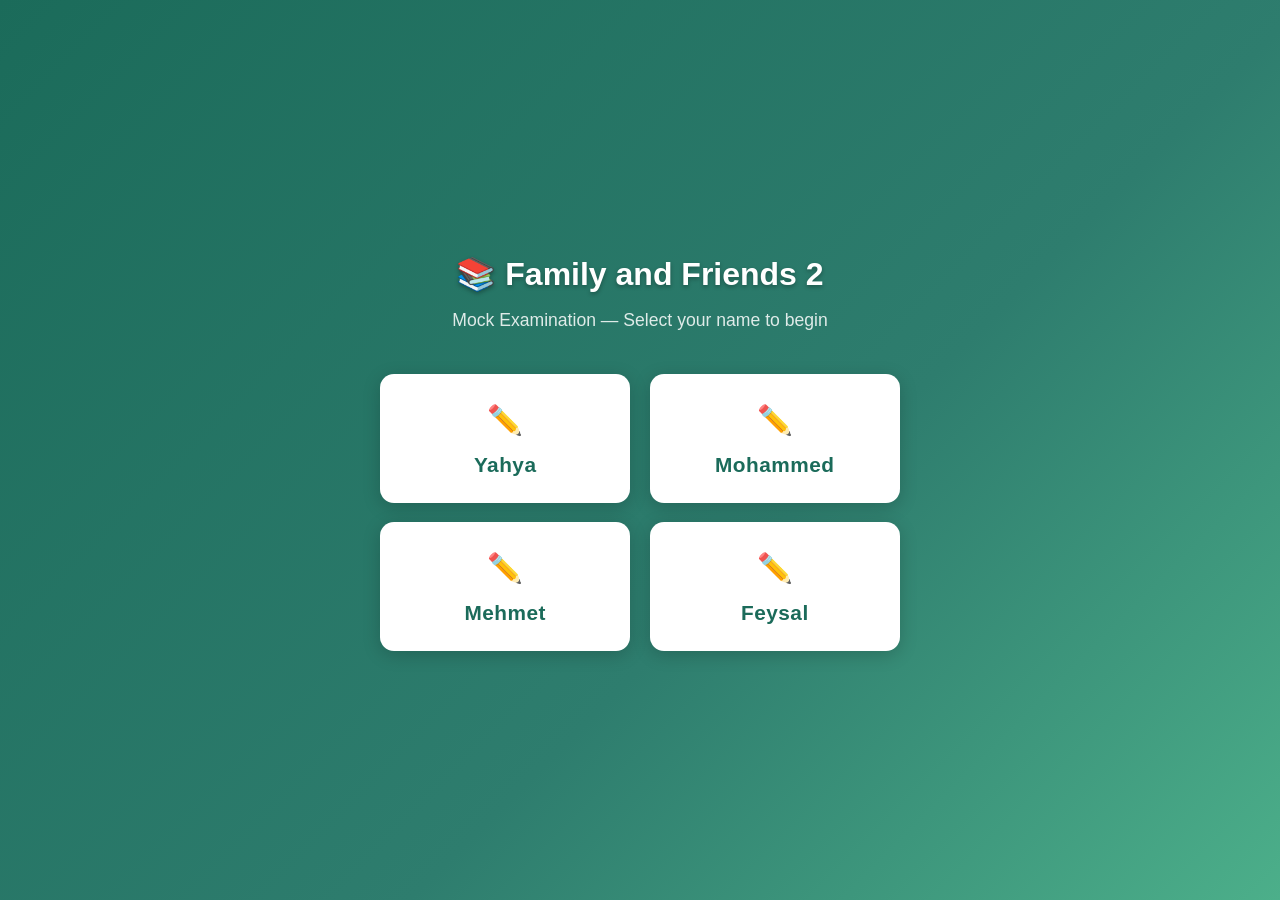
==== index.html @ 2bf09432 "Add Family and Friends 2 mock exam for Yahya, Mohammed, Mehmet, Feysal HTML/CSS/JS mock exam coverin" ====
<!DOCTYPE html>
<html lang="en">
<head>
  <meta charset="UTF-8">
  <meta name="viewport" content="width=device-width, initial-scale=1.0">
  <title>Mock Exam – Select Student</title>
  <link rel="stylesheet" href="css/style.css">
</head>
<body>
  <div class="index-page">
    <h1>📚 Family and Friends 2</h1>
    <p class="subtitle">Mock Examination — Select your name to begin</p>

    <div class="student-grid">
      <a href="exam.html?student=Yahya" class="student-btn">
        <span class="emoji">✏️</span>
        Yahya
      </a>
      <a href="exam.html?student=Mohammed" class="student-btn">
        <span class="emoji">✏️</span>
        Mohammed
      </a>
      <a href="exam.html?student=Mehmet" class="student-btn">
        <span class="emoji">✏️</span>
        Mehmet
      </a>
      <a href="exam.html?student=Feysal" class="student-btn">
        <span class="emoji">✏️</span>
        Feysal
      </a>
    </div>
  </div>
</body>
</html>
---- css/style.css ----
/* ─── Reset & Base ─────────────────────────────────────── */
*, *::before, *::after { box-sizing: border-box; margin: 0; padding: 0; }

body {
  font-family: 'Segoe UI', Arial, sans-serif;
  background: #f0f4f3;
  color: #1a1a1a;
  font-size: 15px;
  line-height: 1.6;
}

/* ─── Index Page ────────────────────────────────────────── */
.index-page {
  min-height: 100vh;
  display: flex;
  flex-direction: column;
  align-items: center;
  justify-content: center;
  padding: 2rem;
  background: linear-gradient(135deg, #1b6b5a 0%, #2e7d6e 60%, #4caf8a 100%);
}

.index-page h1 {
  color: #fff;
  font-size: 2rem;
  text-align: center;
  margin-bottom: .4rem;
  text-shadow: 0 2px 4px rgba(0,0,0,.3);
}

.index-page .subtitle {
  color: rgba(255,255,255,.85);
  font-size: 1.1rem;
  margin-bottom: 2.5rem;
  text-align: center;
}

.student-grid {
  display: grid;
  grid-template-columns: repeat(2, 1fr);
  gap: 1.2rem;
  width: 100%;
  max-width: 520px;
}

.student-btn {
  display: block;
  padding: 1.4rem 1rem;
  background: #fff;
  color: #1b6b5a;
  border-radius: 14px;
  text-align: center;
  text-decoration: none;
  font-size: 1.3rem;
  font-weight: 700;
  letter-spacing: .5px;
  box-shadow: 0 4px 18px rgba(0,0,0,.18);
  transition: transform .15s, box-shadow .15s;
}

.student-btn:hover {
  transform: translateY(-3px);
  box-shadow: 0 8px 26px rgba(0,0,0,.25);
}

.student-btn .emoji { font-size: 1.8rem; display: block; margin-bottom: .3rem; }

/* ─── Exam Page ─────────────────────────────────────────── */
.exam-wrapper {
  max-width: 860px;
  margin: 0 auto;
  padding: 1.5rem 1rem 3rem;
}

/* Sticky toolbar (screen only) */
.toolbar {
  position: sticky;
  top: 0;
  z-index: 100;
  background: #1b6b5a;
  color: #fff;
  display: flex;
  align-items: center;
  justify-content: space-between;
  padding: .7rem 1.2rem;
  border-radius: 0 0 10px 10px;
  margin-bottom: 1.5rem;
  box-shadow: 0 3px 12px rgba(0,0,0,.2);
}

.toolbar .back-link {
  color: rgba(255,255,255,.8);
  text-decoration: none;
  font-size: .9rem;
}
.toolbar .back-link:hover { color: #fff; }

#timer {
  font-size: 1.5rem;
  font-weight: 700;
  font-variant-numeric: tabular-nums;
  letter-spacing: 2px;
}

#timer.warning { color: #ff6b6b; animation: pulse 1s infinite; }
@keyframes pulse { 0%,100% { opacity:1; } 50% { opacity:.5; } }

.print-btn {
  background: #fff;
  color: #1b6b5a;
  border: none;
  border-radius: 8px;
  padding: .45rem 1rem;
  font-weight: 700;
  cursor: pointer;
  font-size: .95rem;
}
.print-btn:hover { background: #e8f5f2; }

/* Exam header card */
.exam-header {
  background: #1b6b5a;
  color: #fff;
  border-radius: 12px;
  padding: 1.5rem 2rem;
  margin-bottom: 1.5rem;
  display: grid;
  grid-template-columns: 1fr auto;
  gap: .8rem;
  align-items: start;
}

.exam-header h1 { font-size: 1.5rem; margin-bottom: .2rem; }
.exam-header .level { font-size: .95rem; opacity: .85; }

.exam-meta { display: flex; flex-direction: column; gap: .4rem; font-size: .9rem; }
.exam-meta span { white-space: nowrap; }
.meta-row { display: flex; gap: 1.5rem; align-items: center; }

.student-name-display {
  font-size: 1.6rem;
  font-weight: 800;
  background: rgba(255,255,255,.2);
  padding: .3rem .8rem;
  border-radius: 8px;
}

.score-box {
  font-size: 1rem;
  background: rgba(255,255,255,.15);
  border: 2px dashed rgba(255,255,255,.5);
  padding: .3rem .8rem;
  border-radius: 8px;
  min-width: 110px;
  text-align: center;
}

/* Teacher note banner */
.teacher-note {
  background: #fff3cd;
  border-left: 5px solid #e67e22;
  padding: .8rem 1.2rem;
  margin-bottom: 1rem;
  border-radius: 0 8px 8px 0;
  font-size: .9rem;
}
.teacher-note strong { color: #c0392b; }

/* ─── Sections ──────────────────────────────────────────── */
.section {
  background: #fff;
  border-radius: 12px;
  padding: 1.5rem 1.8rem;
  margin-bottom: 1.5rem;
  box-shadow: 0 2px 8px rgba(0,0,0,.07);
}

.section-header {
  display: flex;
  align-items: center;
  gap: .8rem;
  margin-bottom: 1.2rem;
  padding-bottom: .8rem;
  border-bottom: 2px solid #e8f5f2;
}

.section-badge {
  background: #1b6b5a;
  color: #fff;
  font-weight: 800;
  font-size: 1rem;
  padding: .3rem .8rem;
  border-radius: 6px;
  white-space: nowrap;
}

.section-header h2 { font-size: 1.15rem; color: #1b6b5a; }
.section-header .pts { margin-left: auto; font-size: .85rem; color: #888; white-space: nowrap; }

/* Exercise blocks */
.exercise { margin-bottom: 1.6rem; }
.exercise:last-child { margin-bottom: 0; }

.exercise h3 {
  font-size: .95rem;
  font-weight: 700;
  color: #333;
  margin-bottom: .3rem;
}

.exercise .instruction {
  font-style: italic;
  color: #555;
  font-size: .88rem;
  margin-bottom: .8rem;
}

.exercise ol { padding-left: 1.3rem; }
.exercise ol li { margin-bottom: .55rem; line-height: 1.8; }
.exercise ul { padding-left: 1.3rem; }
.exercise ul li { margin-bottom: .4rem; }

/* Answer blanks */
.blank {
  display: inline-block;
  border-bottom: 2px solid #1b6b5a;
  min-width: 110px;
  height: 1.4em;
  vertical-align: bottom;
  margin: 0 3px;
  background: transparent;
}

/* Circle choices */
.choices {
  display: inline-flex;
  gap: .4rem;
  flex-wrap: wrap;
}
.choice {
  border: 2px solid #2e7d6e;
  border-radius: 20px;
  padding: .1rem .55rem;
  font-size: .9rem;
  cursor: default;
}

/* Sub-exercise label */
.sub-label {
  font-weight: 700;
  font-size: .9rem;
  margin: .8rem 0 .35rem;
  color: #1b6b5a;
}

/* Tick table for listening */
.tick-table {
  width: 100%;
  border-collapse: collapse;
  font-size: .9rem;
  margin-top: .5rem;
}
.tick-table th, .tick-table td {
  border: 1.5px solid #ccc;
  padding: .45rem .7rem;
  text-align: center;
}
.tick-table th { background: #e8f5f2; font-weight: 700; }
.tick-table .tick-cell { width: 60px; }

/* Number boxes for listening 2 */
.number-boxes {
  display: flex;
  gap: .8rem;
  flex-wrap: wrap;
  margin-top: .5rem;
}
.number-box {
  border: 2px solid #2e7d6e;
  border-radius: 8px;
  padding: .4rem .8rem;
  font-size: .9rem;
  min-width: 90px;
  text-align: center;
}
.number-box .num-blank {
  display: block;
  width: 32px;
  height: 32px;
  border: 1.5px solid #333;
  margin: .3rem auto 0;
  border-radius: 4px;
}

/* Listening / Reading images */
.exercise-img {
  width: 100%;
  max-width: 720px;
  border-radius: 8px;
  border: 2px solid #ddd;
  display: block;
  margin: .8rem auto;
}

/* Reading answer lines */
.reading-questions { margin-top: 1rem; }
.reading-questions li { margin-bottom: 1rem; }

/* ─── Print ──────────────────────────────────────────────── */
@media print {
  body { background: #fff; font-size: 12pt; }

  .toolbar { display: none !important; }
  .teacher-note { display: none !important; }

  .exam-wrapper { max-width: 100%; padding: 0; }

  .exam-header {
    background: #1b6b5a !important;
    -webkit-print-color-adjust: exact;
    print-color-adjust: exact;
    border-radius: 0;
    margin-bottom: 1rem;
  }

  .section {
    box-shadow: none;
    border: 1.5px solid #ccc;
    border-radius: 0;
    break-inside: avoid;
    margin-bottom: 1rem;
  }

  .section-badge {
    background: #1b6b5a !important;
    -webkit-print-color-adjust: exact;
    print-color-adjust: exact;
  }

  .exercise-img { max-width: 100%; }

  .blank {
    border-bottom: 1.5px solid #000;
    min-width: 100px;
  }

  .choice { border-color: #000; }

  .section-header { border-bottom-color: #999; }

  /* Force section B and C to start on new pages */
  .section-listening { break-before: page; }
  .section-reading { break-before: page; }
}
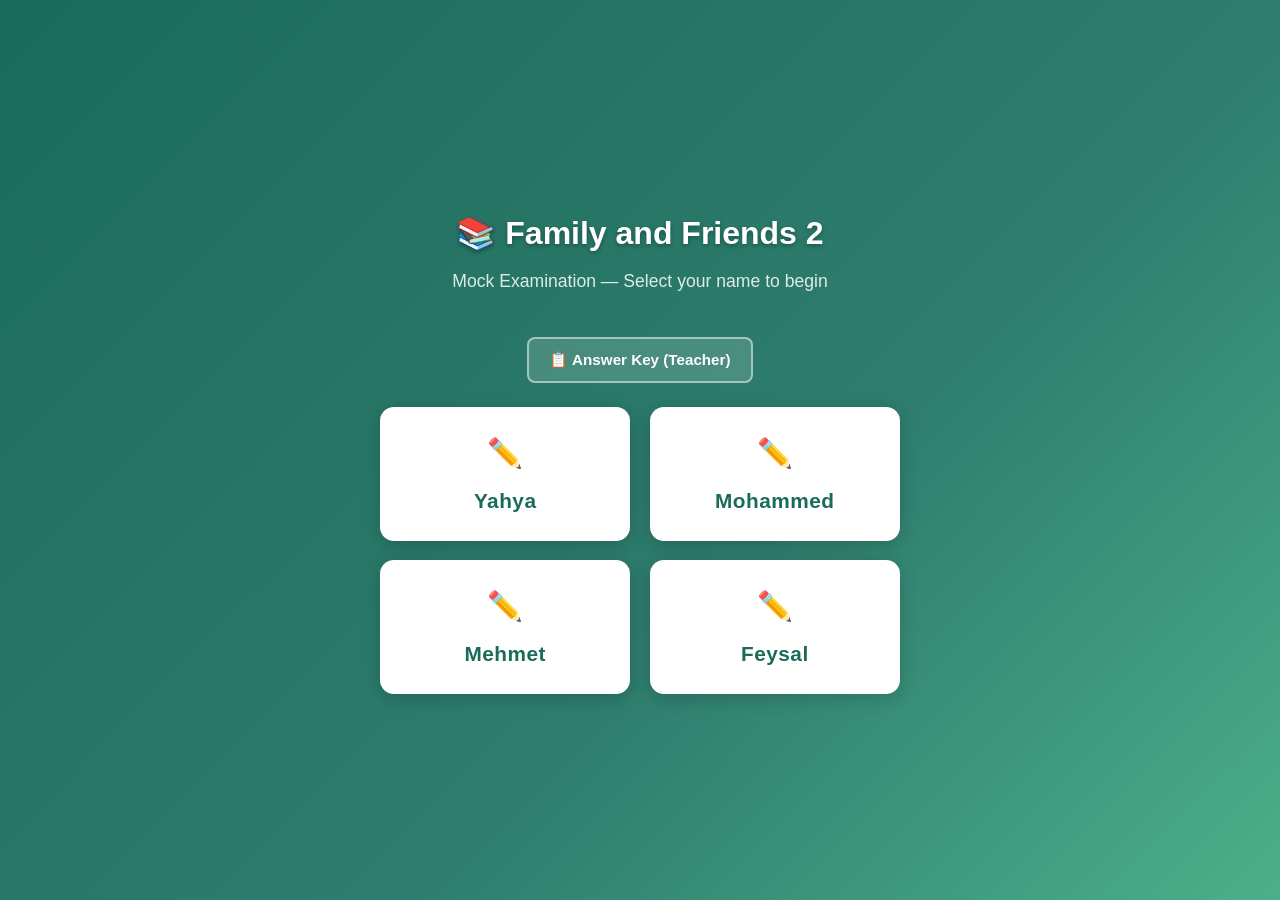
==== commit 3a7b1b06: "Add answer key sheet with all correct answers - answers.html: full exam with answers filled in red t" ====
--- a/index.html
+++ b/index.html
@@ -10,6 +10,8 @@
   <div class="index-page">
     <h1>📚 Family and Friends 2</h1>
     <p class="subtitle">Mock Examination — Select your name to begin</p>
+
+    <a href="answers.html" class="answers-link">📋 Answer Key (Teacher)</a>
 
     <div class="student-grid">
       <a href="exam.html?student=Yahya" class="student-btn">
--- a/css/style.css
+++ b/css/style.css
@@ -6,7 +6,7 @@
   background: #f0f4f3;
   color: #1a1a1a;
   font-size: 15px;
-  line-height: 1.6;
+  line-height: 1.7;
 }
 
 /* ─── Index Page ────────────────────────────────────────── */
@@ -65,14 +65,29 @@
 
 .student-btn .emoji { font-size: 1.8rem; display: block; margin-bottom: .3rem; }
 
-/* ─── Exam Page ─────────────────────────────────────────── */
+.answers-link {
+  display: inline-block;
+  margin-bottom: 1.5rem;
+  padding: .5rem 1.3rem;
+  background: rgba(255,255,255,.15);
+  color: #fff;
+  border: 2px solid rgba(255,255,255,.5);
+  border-radius: 8px;
+  text-decoration: none;
+  font-size: .95rem;
+  font-weight: 600;
+  transition: background .15s;
+}
+.answers-link:hover { background: rgba(255,255,255,.25); }
+
+/* ─── Exam Page Layout ──────────────────────────────────── */
 .exam-wrapper {
   max-width: 860px;
   margin: 0 auto;
   padding: 1.5rem 1rem 3rem;
 }
 
-/* Sticky toolbar (screen only) */
+/* Sticky toolbar */
 .toolbar {
   position: sticky;
   top: 0;
@@ -88,11 +103,7 @@
   box-shadow: 0 3px 12px rgba(0,0,0,.2);
 }
 
-.toolbar .back-link {
-  color: rgba(255,255,255,.8);
-  text-decoration: none;
-  font-size: .9rem;
-}
+.toolbar .back-link { color: rgba(255,255,255,.8); text-decoration: none; font-size: .9rem; }
 .toolbar .back-link:hover { color: #fff; }
 
 #timer {
@@ -103,7 +114,7 @@
 }
 
 #timer.warning { color: #ff6b6b; animation: pulse 1s infinite; }
-@keyframes pulse { 0%,100% { opacity:1; } 50% { opacity:.5; } }
+@keyframes pulse { 0%,100%{opacity:1} 50%{opacity:.5} }
 
 .print-btn {
   background: #fff;
@@ -134,8 +145,6 @@
 .exam-header .level { font-size: .95rem; opacity: .85; }
 
 .exam-meta { display: flex; flex-direction: column; gap: .4rem; font-size: .9rem; }
-.exam-meta span { white-space: nowrap; }
-.meta-row { display: flex; gap: 1.5rem; align-items: center; }
 
 .student-name-display {
   font-size: 1.6rem;
@@ -143,6 +152,7 @@
   background: rgba(255,255,255,.2);
   padding: .3rem .8rem;
   border-radius: 8px;
+  text-align: center;
 }
 
 .score-box {
@@ -151,11 +161,10 @@
   border: 2px dashed rgba(255,255,255,.5);
   padding: .3rem .8rem;
   border-radius: 8px;
-  min-width: 110px;
-  text-align: center;
-}
-
-/* Teacher note banner */
+  text-align: center;
+}
+
+/* Teacher note */
 .teacher-note {
   background: #fff3cd;
   border-left: 5px solid #e67e22;
@@ -198,101 +207,181 @@
 .section-header .pts { margin-left: auto; font-size: .85rem; color: #888; white-space: nowrap; }
 
 /* Exercise blocks */
-.exercise { margin-bottom: 1.6rem; }
+.exercise { margin-bottom: 1.8rem; }
 .exercise:last-child { margin-bottom: 0; }
 
-.exercise h3 {
+.exercise h3 { font-size: .98rem; font-weight: 700; color: #222; margin-bottom: .25rem; }
+.exercise h3 small { font-size: .82rem; color: #999; margin-left: .3rem; }
+
+.instruction { font-style: italic; color: #555; font-size: .88rem; margin-bottom: .8rem; }
+.hint { color: #999; font-size: .85rem; }
+
+.exercise ol { padding-left: 1.4rem; }
+.exercise ol li { margin-bottom: .65rem; line-height: 2; }
+
+.sub-label { font-weight: 700; font-size: .92rem; margin: 1rem 0 .3rem; color: #1b6b5a; }
+.sub-label small { font-weight: 400; color: #999; }
+
+/* ─── Interactive Inputs ─────────────────────────────────── */
+.blank-input {
+  border: none;
+  border-bottom: 2px solid #1b6b5a;
+  outline: none;
+  width: 130px;
+  padding: 0 4px 1px;
   font-size: .95rem;
-  font-weight: 700;
-  color: #333;
-  margin-bottom: .3rem;
-}
-
-.exercise .instruction {
-  font-style: italic;
-  color: #555;
-  font-size: .88rem;
-  margin-bottom: .8rem;
-}
-
-.exercise ol { padding-left: 1.3rem; }
-.exercise ol li { margin-bottom: .55rem; line-height: 1.8; }
-.exercise ul { padding-left: 1.3rem; }
-.exercise ul li { margin-bottom: .4rem; }
-
-/* Answer blanks */
-.blank {
+  font-family: inherit;
+  color: #1a1a1a;
+  background: transparent;
+  vertical-align: baseline;
+  transition: border-color .2s;
+}
+
+.blank-input:focus { border-bottom-color: #e67e22; background: #fffbf5; border-radius: 2px 2px 0 0; }
+.blank-input::placeholder { color: #ccc; }
+
+.blank-input.blank-short { width: 70px; }
+.blank-input.blank-wide  { width: 160px; }
+
+/* number input for listening 2 */
+.num-input {
+  width: 54px;
+  height: 44px;
+  border: 2px solid #1b6b5a;
+  border-radius: 8px;
+  font-size: 1.3rem;
+  font-weight: 700;
+  text-align: center;
+  color: #1b6b5a;
+  outline: none;
+  background: #f6fffe;
+  transition: border-color .2s, background .2s;
+}
+.num-input:focus { border-color: #e67e22; background: #fffbf5; }
+
+/* ─── Click-to-Circle words (Exercise 4) ─────────────────── */
+.cw {
+  cursor: pointer;
+  border-radius: 20px;
+  padding: 1px 5px;
+  border: 2px solid transparent;
+  transition: border-color .15s, background .15s;
   display: inline-block;
-  border-bottom: 2px solid #1b6b5a;
-  min-width: 110px;
-  height: 1.4em;
-  vertical-align: bottom;
-  margin: 0 3px;
-  background: transparent;
-}
-
-/* Circle choices */
-.choices {
-  display: inline-flex;
-  gap: .4rem;
-  flex-wrap: wrap;
-}
-.choice {
+  user-select: none;
+}
+
+.cw:hover { background: #e8f5f2; border-color: #2e7d6e; }
+
+.cw.circled {
+  border-color: #1b6b5a;
+  background: #e8f5f2;
+  font-weight: 700;
+  color: #1b6b5a;
+}
+
+/* ─── Click-to-Select word choices (Exercise 5c) ─────────── */
+.choice-list { padding-left: 1.4rem; }
+.choice-list li { margin-bottom: .8rem; line-height: 2; }
+
+.choice-group { display: inline-flex; gap: .4rem; margin-right: .3rem; }
+
+.choice-word {
+  cursor: pointer;
   border: 2px solid #2e7d6e;
   border-radius: 20px;
-  padding: .1rem .55rem;
-  font-size: .9rem;
-  cursor: default;
-}
-
-/* Sub-exercise label */
-.sub-label {
-  font-weight: 700;
-  font-size: .9rem;
-  margin: .8rem 0 .35rem;
-  color: #1b6b5a;
-}
-
-/* Tick table for listening */
-.tick-table {
-  width: 100%;
-  border-collapse: collapse;
-  font-size: .9rem;
-  margin-top: .5rem;
-}
-.tick-table th, .tick-table td {
-  border: 1.5px solid #ccc;
-  padding: .45rem .7rem;
-  text-align: center;
-}
-.tick-table th { background: #e8f5f2; font-weight: 700; }
-.tick-table .tick-cell { width: 60px; }
-
-/* Number boxes for listening 2 */
-.number-boxes {
-  display: flex;
-  gap: .8rem;
+  padding: 1px 10px;
+  font-size: .93rem;
+  user-select: none;
+  transition: background .15s, color .15s, border-color .15s;
+  display: inline-block;
+}
+
+.choice-word:hover { background: #e8f5f2; }
+
+.choice-word.selected {
+  background: #1b6b5a;
+  color: #fff;
+  border-color: #1b6b5a;
+  font-weight: 700;
+}
+
+/* ─── Listening tick grid ────────────────────────────────── */
+.listen-tick-grid {
+  display: flex;
   flex-wrap: wrap;
-  margin-top: .5rem;
-}
-.number-box {
-  border: 2px solid #2e7d6e;
-  border-radius: 8px;
-  padding: .4rem .8rem;
-  font-size: .9rem;
-  min-width: 90px;
-  text-align: center;
-}
-.number-box .num-blank {
-  display: block;
-  width: 32px;
-  height: 32px;
-  border: 1.5px solid #333;
-  margin: .3rem auto 0;
-  border-radius: 4px;
-}
-
-/* Listening / Reading images */
+  gap: 1rem;
+  margin-top: .8rem;
+}
+
+.tick-day {
+  display: flex;
+  align-items: center;
+  gap: .6rem;
+  background: #f6fffe;
+  border: 1.5px solid #c5e8e0;
+  border-radius: 10px;
+  padding: .5rem 1rem;
+  flex: 1 1 160px;
+}
+
+.day-label { font-weight: 700; font-size: .88rem; color: #1b6b5a; min-width: 80px; }
+
+.tick-opt {
+  display: flex;
+  align-items: center;
+  gap: .3rem;
+  cursor: pointer;
+  font-size: .95rem;
+  font-weight: 600;
+  user-select: none;
+}
+
+.tick-opt input[type="radio"] {
+  width: 18px;
+  height: 18px;
+  accent-color: #1b6b5a;
+  cursor: pointer;
+}
+
+/* ─── Listening number grid ──────────────────────────────── */
+.listen-number-grid {
+  display: flex;
+  flex-wrap: wrap;
+  gap: 1rem;
+  margin-top: .8rem;
+}
+
+.num-item {
+  display: flex;
+  flex-direction: column;
+  align-items: center;
+  gap: .4rem;
+  background: #f6fffe;
+  border: 1.5px solid #c5e8e0;
+  border-radius: 10px;
+  padding: .7rem 1.1rem;
+  flex: 1 1 100px;
+}
+
+.activity-label { font-size: .85rem; font-weight: 700; color: #1b6b5a; text-align: center; }
+
+/* ─── Reading questions ──────────────────────────────────── */
+.reading-questions { padding-left: 1.4rem; }
+
+.reading-questions li {
+  margin-bottom: 1.1rem;
+  display: grid;
+  grid-template-columns: 1fr auto;
+  grid-template-rows: auto auto;
+  column-gap: 1rem;
+  row-gap: .2rem;
+}
+
+.q-text { font-weight: 600; grid-column: 1; grid-row: 1; color: #333; }
+.q-answer { grid-column: 1; grid-row: 2; line-height: 2.2; }
+.pts-label { grid-column: 2; grid-row: 1 / 3; align-self: center; color: #aaa; font-size: .8rem; white-space: nowrap; }
+
+/* ─── Listening/Reading images ───────────────────────────── */
 .exercise-img {
   width: 100%;
   max-width: 720px;
@@ -302,53 +391,62 @@
   margin: .8rem auto;
 }
 
-/* Reading answer lines */
-.reading-questions { margin-top: 1rem; }
-.reading-questions li { margin-bottom: 1rem; }
-
 /* ─── Print ──────────────────────────────────────────────── */
 @media print {
-  body { background: #fff; font-size: 12pt; }
-
-  .toolbar { display: none !important; }
-  .teacher-note { display: none !important; }
+  body { background: #fff; font-size: 11pt; line-height: 1.6; }
+
+  .toolbar, .teacher-note { display: none !important; }
 
   .exam-wrapper { max-width: 100%; padding: 0; }
 
   .exam-header {
-    background: #1b6b5a !important;
-    -webkit-print-color-adjust: exact;
-    print-color-adjust: exact;
     border-radius: 0;
     margin-bottom: 1rem;
-  }
-
-  .section {
-    box-shadow: none;
-    border: 1.5px solid #ccc;
-    border-radius: 0;
-    break-inside: avoid;
-    margin-bottom: 1rem;
-  }
-
-  .section-badge {
-    background: #1b6b5a !important;
     -webkit-print-color-adjust: exact;
     print-color-adjust: exact;
   }
 
-  .exercise-img { max-width: 100%; }
-
-  .blank {
+  .section {
+    box-shadow: none;
+    border: 1.5px solid #bbb;
+    border-radius: 6px;
+    margin-bottom: 1rem;
+    break-inside: avoid;
+    padding: 1rem 1.2rem;
+  }
+
+  .section-badge {
+    -webkit-print-color-adjust: exact;
+    print-color-adjust: exact;
+  }
+
+  .section-listening, .section-reading { break-before: page; }
+
+  /* Inputs look like underlines */
+  .blank-input {
+    border: none;
     border-bottom: 1.5px solid #000;
-    min-width: 100px;
+    width: 120px;
+    background: transparent !important;
   }
-
-  .choice { border-color: #000; }
-
-  .section-header { border-bottom-color: #999; }
-
-  /* Force section B and C to start on new pages */
-  .section-listening { break-before: page; }
-  .section-reading { break-before: page; }
-}
+  .blank-input.blank-short { width: 65px; }
+  .blank-input.blank-wide  { width: 150px; }
+
+  /* Circled words stay circled */
+  .cw { border: 1.5px solid transparent; padding: 1px 5px; }
+  .cw.circled { border-color: #000 !important; background: transparent !important; font-weight: 700; color: #000 !important; }
+
+  /* Selected choices stay highlighted */
+  .choice-word { border: 1.5px solid #555; }
+  .choice-word.selected { border: 2px solid #000 !important; font-weight: 700; background: transparent !important; color: #000 !important; }
+
+  /* Listening tick */
+  .tick-day { border: 1px solid #999; background: transparent; }
+  .listen-number-grid { gap: .6rem; }
+  .num-item { border: 1px solid #999; background: transparent; }
+  .num-input { border: 1.5px solid #000; background: transparent; font-size: 1rem; }
+
+  .exercise-img { max-width: 100%; border: 1px solid #ccc; }
+
+  .reading-questions li { margin-bottom: 1.4rem; }
+}
